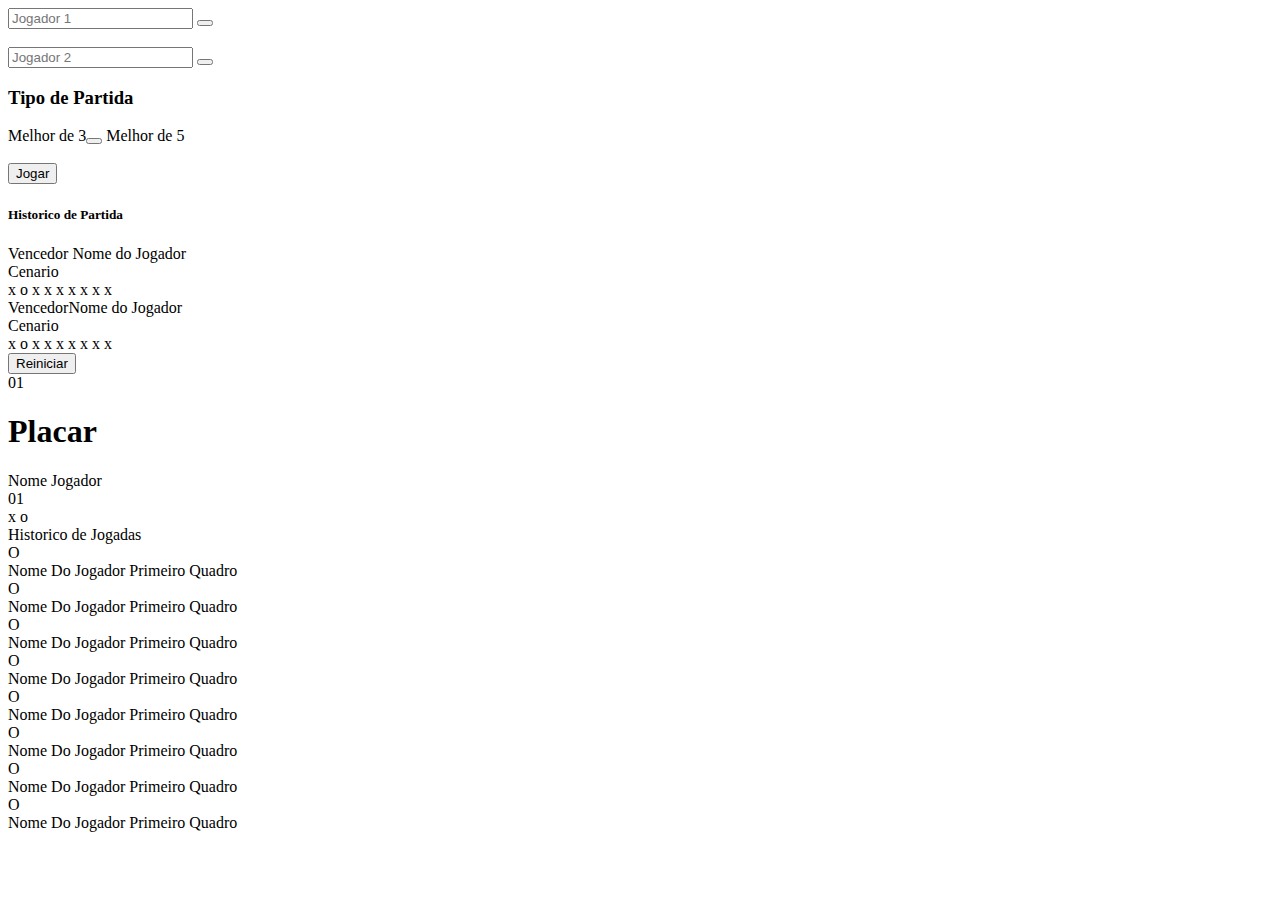
==== index.html @ c772b7ac "Add files via upload" ====
<!DOCTYPE html>
<html lang="pt">

<head>
    <meta charset="UTF-8">
    <meta name="viewport" content="width=device-width, initial-scale=1.0">
    <title>Jogo da Velha</title>
    <link rel="stylesheet" href="Styles/reset.css">
    <link rel="stylesheet" href="Styles/styles.css">

</head>

<body>
    <main>
        <Section class="box-esquerda">
            <div class="input-box">

                <div class="input-div">
                    <input class="input-player" type="text" placeholder="Jogador 1">
                    <button class='button-input'>
                        <div class='bolinha'></div>
                    </button>
                </div>
                <br>
                <div class="input-div">
                    <input class="input-player" type="text" placeholder="Jogador 2">
                    <button class='button-input'>
                        <div class='bolinha'></div>
                    </button>
                </div>
            </div>
            <h3 class="type-play">Tipo de Partida</h3>

            <div class="option-play">
                <span class="span-option">Melhor de 3<button class="button-option">
                        <div class="bolinha2"></div>
                    </button> Melhor de 5 </span>
            </div>
            <br>
            <button class='button-play'>Jogar</button>
            <h5 class="h5">Historico de Partida</h5>

            <div class="box-historico-player">
                <div class="historico-player">Vencedor <span>Nome do Jogador</span></div>
                <span class="span-cenario">Cenario</span>
                <div class="campo-cenario">
                    <span class="campo-historico">x</span>
                    <span class="campo-historico">o</span>
                    <span class="campo-historico">x</span>
                    <span class="campo-historico">x</span>
                    <span class="campo-historico">x</span>
                    <span class="campo-historico">x</span>
                    <span class="campo-historico">x</span>
                    <span class="campo-historico">x</span>
                    <span class="campo-historico">x</span>
                </div>
            </div>
            <div class="box-historico-player">
                <div class='historico-player'> Vencedor<span>Nome do Jogador</span></div>
                <span class="span-cenario">Cenario</span>
                <div class="campo-cenario">
                    <span class="campo-historico">x</span>
                    <span class="campo-historico">o</span>
                    <span class="campo-historico">x</span>
                    <span class="campo-historico">x</span>
                    <span class="campo-historico">x</span>
                    <span class="campo-historico">x</span>
                    <span class="campo-historico">x</span>
                    <span class="campo-historico">x</span>
                    <span class="campo-historico">x</span>
                </div>
            </div>
            <button class="button-reiniciar">Reiniciar</button>
        </Section>
        <section class="box-do-meio">

            <div class="placa-conteiner">
                <span class="placar-contador">01</span>
                <div class="Placar-titulo">
                    <h1 class="titulo">Placar</h1>
                    <span class="nome-jogador">Nome Jogador</span>
                </div>
                <span class="placar-contador">01</span>
            </div>

            <section class="campo-de-batalha">
                <span class="campo">x</span>
                <span class="campo">o</span>
                <span class="campo"></span>
                <span class="campo"></span>
                <span class="campo"></span>
                <span class="campo"></span>
                <span class="campo"></span>
                <span class="campo"></span>
                <span class="campo"></span>

            </section>





        </section>
        <section class="box-direira">
            <span class="historico-de-jogadas">Historico de Jogadas</span>
            <br>
            <div class="jogadas-box">

                <span class="span-xo">O</span>
                <div class="organizar">
                <span class='nome-do-jogador'>Nome Do Jogador</span>
                <span class="quadros">Primeiro Quadro</span>
            </div>
            </div>
            <div class="jogadas-box">

                <span class="span-xo">O</span>
                <div class="organizar">
                <span class='nome-do-jogador'>Nome Do Jogador</span>
                <span class="quadros">Primeiro Quadro</span>
            </div>
            </div>
            <div class="jogadas-box">

                <span class="span-xo">O</span>
                <div class="organizar">
                <span class='nome-do-jogador'>Nome Do Jogador</span>
                <span class="quadros">Primeiro Quadro</span>
            </div>
            </div>
            <div class="jogadas-box">

                <span class="span-xo">O</span>
                <div class="organizar">
                <span class='nome-do-jogador'>Nome Do Jogador</span>
                <span class="quadros">Primeiro Quadro</span>
            </div>
            </div>
            <div class="jogadas-box">

                <span class="span-xo">O</span>
                <div class="organizar">
                <span class='nome-do-jogador'>Nome Do Jogador</span>
                <span class="quadros">Primeiro Quadro</span>
            </div>
            </div>
            <div class="jogadas-box">

                <span class="span-xo">O</span>
                <div class="organizar">
                <span class='nome-do-jogador'>Nome Do Jogador</span>
                <span class="quadros">Primeiro Quadro</span>
            </div>
            </div>
            <div class="jogadas-box">

                <span class="span-xo">O</span>
                <div class="organizar">
                <span class='nome-do-jogador'>Nome Do Jogador</span>
                <span class="quadros">Primeiro Quadro</span>
            </div>
            </div>
            <div class="jogadas-box">

                <span class="span-xo">O</span>
                <div class="organizar">
                <span class='nome-do-jogador'>Nome Do Jogador</span>
                <span class="quadros">Primeiro Quadro</span>
            </div>
            </div>
            
            
        </section>
    </main>
    <script src="index.js"></script>
</body>

</html>
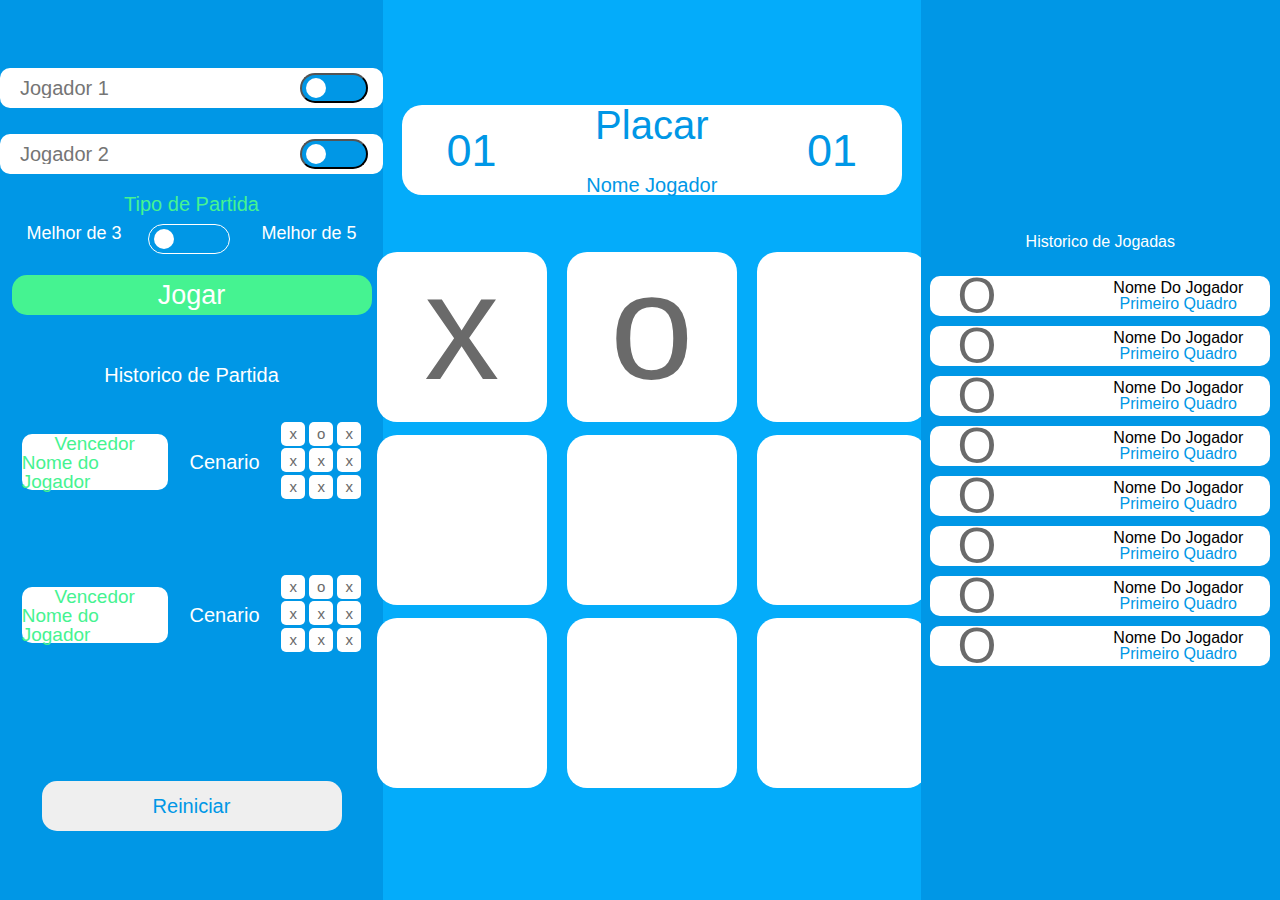
==== commit 34bc6142: "Add files via upload" ====
--- a/index.html
+++ b/index.html
@@ -5,8 +5,8 @@
     <meta charset="UTF-8">
     <meta name="viewport" content="width=device-width, initial-scale=1.0">
     <title>Jogo da Velha</title>
-    <link rel="stylesheet" href="Styles/reset.css">
-    <link rel="stylesheet" href="Styles/styles.css">
+    <link rel="stylesheet" href="reset.css">
+    <link rel="stylesheet" href="styles.css">
 
 </head>
 
--- a/styles.css
+++ b/styles.css
@@ -0,0 +1,314 @@
+*{
+    font-family:'Franklin Gothic Medium', 'Arial Narrow', Arial, sans-serif;
+}
+body{
+    width: 100vw;
+    height: 100vh;
+    display: flex;
+}
+main{
+    width: 100%;
+    height: 100%;
+    display: flex;
+}
+.box-esquerda{
+    height: 100%;
+    width: 30%;
+    background-color: #0097E6;
+    display: flex;
+    justify-content: center;
+    align-items: center;
+    flex-direction: column;
+    
+    }
+.input-box{
+   box-sizing: border-box
+}
+    .input-player{
+display: flex;
+width: 100%;
+height: 100%;
+border: none;
+outline: none;
+box-sizing: border-box;
+border-radius: 10px;
+font-size: 20px;
+padding:10px ;
+box-sizing: border-box
+
+}
+.input-div{
+display: flex;
+height: 40px;
+width: 383px;
+background-color: #FFFFFF;
+border-radius:10px ;
+justify-content: center;
+align-items: center;
+box-sizing: border-box;
+padding: 10px;
+margin-bottom: 10px;
+
+}
+.button-input{
+    display: flex;
+    width: 82px;
+    height: 30px;
+    border-radius:50px ;
+    background-color: #0097E6;
+    display: flex;
+  align-items: center;
+margin-right: 5px;
+cursor: pointer;
+outline: none;
+position: relative;
+}
+.button-input:hover .bolinha{
+    right: 6px;
+}
+
+.bolinha{
+    width: 20px;
+    height:20px;
+    color: #FFFFFF;
+  background-color: #FFFFFF;
+  border-radius: 50px;
+  padding: 5px;
+ position: absolute;
+ transition-duration: 300ms;
+ right: 40px;
+}
+.type-play{
+    font-size: 20px;
+    color: #45F391;
+    margin-top: 10px;
+
+}
+.option-play{
+    display: flex;
+    margin-top: 10px;
+    width: 100%;
+    justify-content: space-between;
+    flex-direction: column;
+    color: #FFFFFF;
+    font-size: 18px; 
+}
+.bolinha2{
+    width: 20px;
+    height:20px;
+    color: #FFFFFF;
+  background-color: #FFFFFF;
+  border-radius: 50px;
+  padding: 5px;
+ position: absolute;
+ transition-duration: 300ms;
+ right: 55px;
+}
+.button-option{
+    display: flex;
+    width: 82px;
+    height: 30px;
+    border-radius:50px ;
+    background-color: #0097E6;
+    display: flex;
+  align-items: center;
+margin-right: 5px;
+border: solid 1px #FFFFFF;
+cursor: pointer;
+outline: none;
+position: relative;
+
+}
+.button-option:hover .bolinha2{
+    right: 6px;
+}
+
+.span-option{
+    display: flex;
+    justify-content: space-evenly;
+    
+}
+.button-play{
+    cursor: pointer;
+    width: 360px;
+    height: 40px;
+    background-color: #45F391;
+    color: #FFFFFF;
+    border-radius: 15px;
+    border: none;
+    outline: none;
+    font-size: 27px;
+    margin-top: 5px;
+}.h5{
+    font-size: 20px;
+    color: #FFFFFF;
+    margin-top: 50px;
+}.box-historico-player{
+    height:17% ;
+    width: 100%;
+    display: flex;
+    justify-content: space-evenly;
+   
+   align-items: center;
+   
+   
+}
+.historico-player{
+    width: 146px;
+    height: 56px;
+    background-color: #FFFFFF;
+    display: flex;
+    color: #45F391;
+    flex-direction: column;
+    border-radius: 10px;
+    align-items: center;    
+    justify-content: space-evenly;
+    font-size:19px;
+
+}.span-cenario{
+   color: #FFFFFF;
+   font-size: 20px;
+}
+
+.button-reiniciar{
+    width: 300px;
+    height: 50px;
+    border: none;
+    outline: none;
+    border-radius: 15px;
+    font-size: 20px;
+    cursor: pointer;
+    color: #0097E6;
+    margin-top: 90px;
+    margin-bottom: 1px;
+}
+.box-do-meio{
+    height: 100%;
+width: 42%;
+background-color: #04acfa;
+display: flex;
+justify-content: center;
+align-items: center;
+flex-direction: column
+
+
+}
+.placa-box{
+    height: 20%;
+    width: 100%;
+   margin-bottom: 1000px;
+}
+.placa-conteiner{
+    height: 90px;
+    width: 500px;
+    background-color: #FFFFFF;
+display: flex;
+justify-content: space-around;
+align-items: center;
+border-radius: 20px;
+}
+
+.placar-contador{
+    font-size: 45px;
+    color: #0097E6;
+}
+.Placar-titulo{
+    display: flex;
+    justify-content: space-between;
+    align-items: center;
+    flex-direction: column;
+    
+}
+
+.titulo{
+    font-size: 40px;
+    color:#0097E6;
+margin-bottom: 10px;
+}
+.nome-jogador{
+    font-size: 20px;
+    color: #0097E6;
+    margin-top: 20px;
+
+}
+.campo-de-batalha{
+    width: 550px;
+    height: 550px;
+    display: flex;
+margin-top: 50px;
+flex-wrap: wrap;
+display: flex;
+justify-content: space-between;
+align-items: center;
+}
+
+.campo{
+   display: flex;
+   justify-content: center;
+   align-items: center;
+   width: 170px;
+   height: 170px;
+   background-color: #FFFFFF;
+   font-size: 150px;
+    border-radius: 20px;
+    padding-bottom: 20px;
+    color: #6A6A6A;
+}
+
+.campo-cenario{
+    display: flex;
+    width: 80px;
+    height: 80px;
+    flex-wrap: wrap;
+    justify-content: space-between;
+}
+.campo-historico{
+    display: flex;
+    width: 24px;
+    height: 24px;
+    background-color: #FFFFFF;
+    border-radius: 5px;
+    justify-content: center;
+    align-items: center;
+    font-size:15px ;
+    color: #6A6A6A;
+}
+.box-direira{
+   display: flex;
+    height: 100%;
+    width: 29%;
+    background-color: #0097E6;
+    justify-content: center;
+    align-items: center;
+    flex-direction: column;
+    
+}.historico-de-jogadas{
+    color: #FFFFFF;
+}
+.jogadas-box{
+    margin-top: 10px;
+    display: flex;
+    justify-content: space-evenly;
+    align-items: center;
+    width: 340px;
+    height: 40px;
+    background-color: #FFFFFF;
+    border-radius: 10px;
+    box-sizing: border-box;
+}
+.span-xo{
+font-size: 50px; 
+
+    color: #6A6A6A;
+margin-right: 90px;
+}
+.organizar{
+    display: flex;
+    flex-direction: column;
+    justify-content: center;
+    align-items: center;
+
+}.quadros{
+    color:#0097E6 ;
+}
+
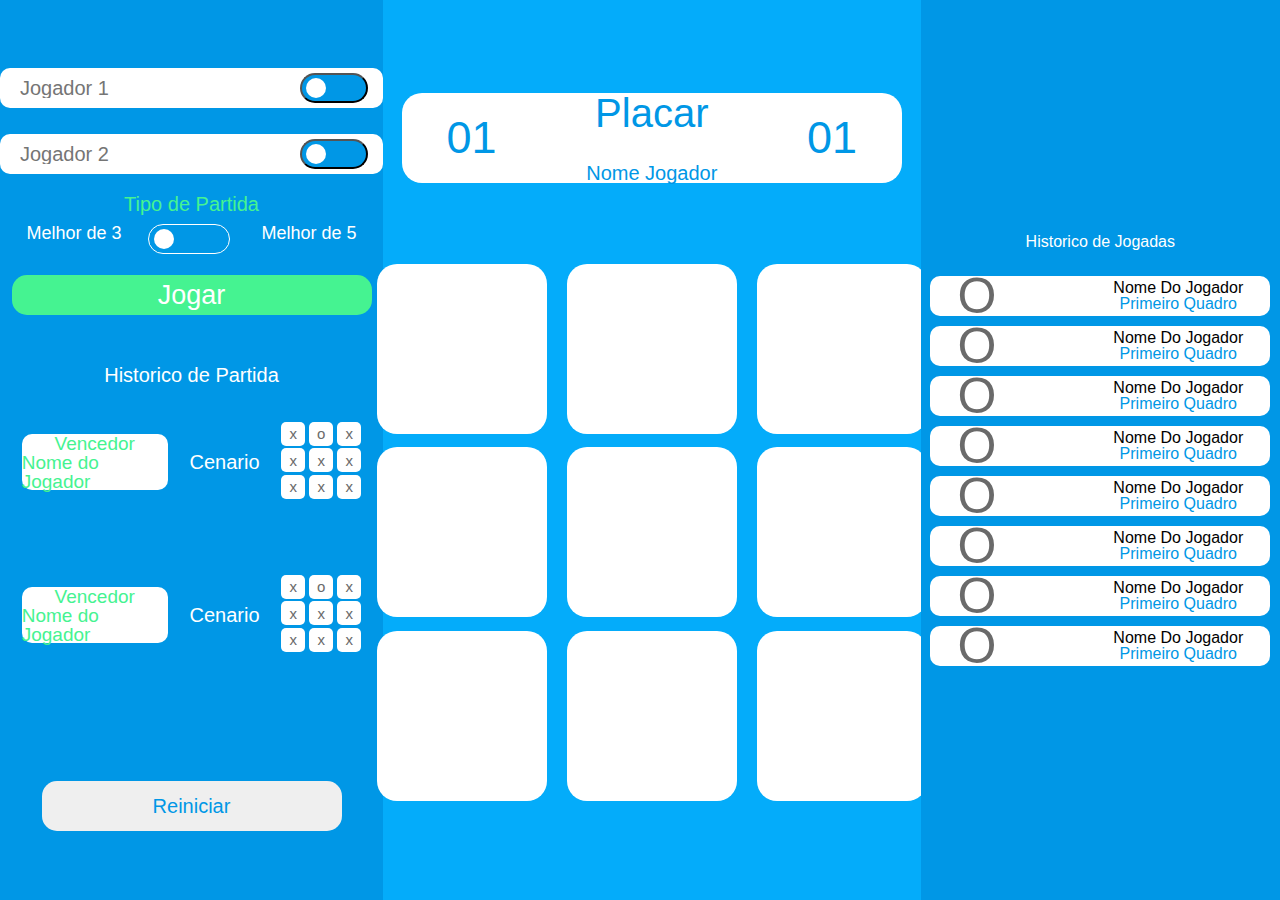
==== commit 9323b0de: "Add files via upload" ====
--- a/index.html
+++ b/index.html
@@ -84,15 +84,15 @@
             </div>
 
             <section class="campo-de-batalha">
-                <span class="campo">x</span>
-                <span class="campo">o</span>
-                <span class="campo"></span>
-                <span class="campo"></span>
-                <span class="campo"></span>
-                <span class="campo"></span>
-                <span class="campo"></span>
-                <span class="campo"></span>
-                <span class="campo"></span>
+                <span class="campo campo-0"></span>
+                <span class="campo campo-1"></span>
+                <span class="campo campo-2"></span>
+                <span class="campo campo-3"></span>
+                <span class="campo campo-4"></span>
+                <span class="campo campo-5"></span>
+                <span class="campo campo-6"></span>
+                <span class="campo campo-7"></span>
+                <span class="campo campo-8"></span>
 
             </section>
 
--- a/styles.css
+++ b/styles.css
@@ -34,7 +34,8 @@
 border-radius: 10px;
 font-size: 20px;
 padding:10px ;
-box-sizing: border-box
+box-sizing: border-box;
+
 
 }
 .input-div{
@@ -206,6 +207,7 @@
 justify-content: space-around;
 align-items: center;
 border-radius: 20px;
+margin-bottom: 25px;
 }
 
 .placar-contador{
@@ -251,8 +253,9 @@
    background-color: #FFFFFF;
    font-size: 150px;
     border-radius: 20px;
-    padding-bottom: 20px;
+    cursor: pointer;
     color: #6A6A6A;
+    
 }
 
 .campo-cenario{
@@ -276,7 +279,7 @@
 .box-direira{
    display: flex;
     height: 100%;
-    width: 29%;
+    width: 29.99%;
     background-color: #0097E6;
     justify-content: center;
     align-items: center;
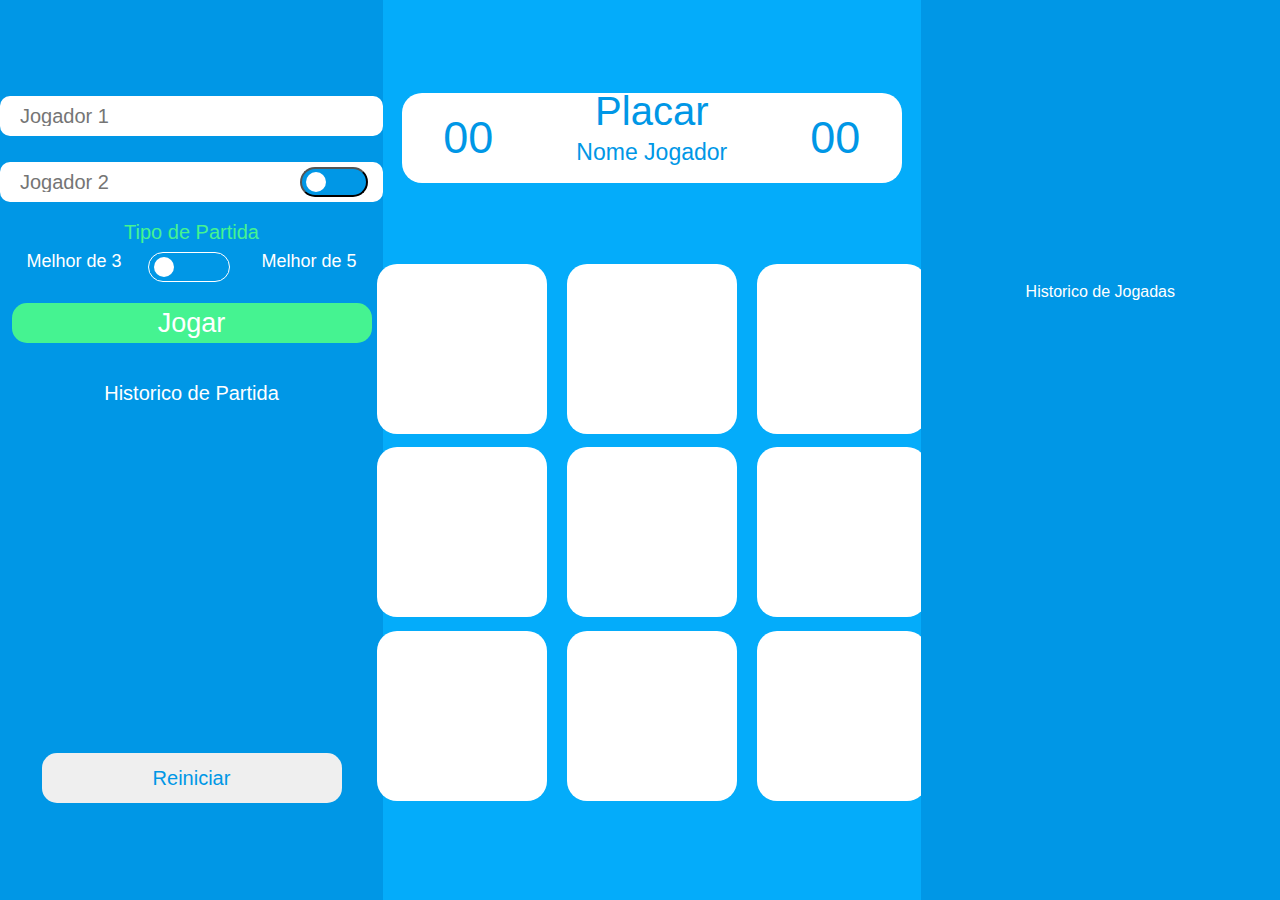
==== commit 2c7e43e9: "Add files via upload" ====
--- a/index.html
+++ b/index.html
@@ -16,15 +16,12 @@
             <div class="input-box">
 
                 <div class="input-div">
-                    <input class="input-player" type="text" placeholder="Jogador 1">
-                    <button class='button-input'>
-                        <div class='bolinha'></div>
-                    </button>
+                    <input class="input-player input-player1" type="text" placeholder="Jogador 1">
                 </div>
                 <br>
                 <div class="input-div">
-                    <input class="input-player" type="text" placeholder="Jogador 2">
-                    <button class='button-input'>
+                    <input class="input-player input-player2" type="text" placeholder="Jogador 2">
+                    <button class='button-input button-bot'>
                         <div class='bolinha'></div>
                     </button>
                 </div>
@@ -32,57 +29,30 @@
             <h3 class="type-play">Tipo de Partida</h3>
 
             <div class="option-play">
-                <span class="span-option">Melhor de 3<button class="button-option">
+                <span class="span-option">Melhor de 3<button class="button-option button-md">
                         <div class="bolinha2"></div>
                     </button> Melhor de 5 </span>
             </div>
             <br>
             <button class='button-play'>Jogar</button>
-            <h5 class="h5">Historico de Partida</h5>
+            <div class="h5-box">
+                <h5 class="h5">Historico de Partida</h5>
+            </div>
+            <section class="wrapper-historico-player">
 
-            <div class="box-historico-player">
-                <div class="historico-player">Vencedor <span>Nome do Jogador</span></div>
-                <span class="span-cenario">Cenario</span>
-                <div class="campo-cenario">
-                    <span class="campo-historico">x</span>
-                    <span class="campo-historico">o</span>
-                    <span class="campo-historico">x</span>
-                    <span class="campo-historico">x</span>
-                    <span class="campo-historico">x</span>
-                    <span class="campo-historico">x</span>
-                    <span class="campo-historico">x</span>
-                    <span class="campo-historico">x</span>
-                    <span class="campo-historico">x</span>
-                </div>
-            </div>
-            <div class="box-historico-player">
-                <div class='historico-player'> Vencedor<span>Nome do Jogador</span></div>
-                <span class="span-cenario">Cenario</span>
-                <div class="campo-cenario">
-                    <span class="campo-historico">x</span>
-                    <span class="campo-historico">o</span>
-                    <span class="campo-historico">x</span>
-                    <span class="campo-historico">x</span>
-                    <span class="campo-historico">x</span>
-                    <span class="campo-historico">x</span>
-                    <span class="campo-historico">x</span>
-                    <span class="campo-historico">x</span>
-                    <span class="campo-historico">x</span>
-                </div>
-            </div>
+            </section>
             <button class="button-reiniciar">Reiniciar</button>
         </Section>
         <section class="box-do-meio">
 
             <div class="placa-conteiner">
-                <span class="placar-contador">01</span>
+                <span class="placar-contador placar-contador1">00</span>
                 <div class="Placar-titulo">
                     <h1 class="titulo">Placar</h1>
                     <span class="nome-jogador">Nome Jogador</span>
                 </div>
-                <span class="placar-contador">01</span>
+                <span class="placar-contador placar-contador2">00</span>
             </div>
-
             <section class="campo-de-batalha">
                 <span class="campo campo-0"></span>
                 <span class="campo campo-1"></span>
@@ -95,81 +65,13 @@
                 <span class="campo campo-8"></span>
 
             </section>
-
-
-
-
-
         </section>
         <section class="box-direira">
             <span class="historico-de-jogadas">Historico de Jogadas</span>
             <br>
-            <div class="jogadas-box">
+            <div class="jogadas-wrapper">
 
-                <span class="span-xo">O</span>
-                <div class="organizar">
-                <span class='nome-do-jogador'>Nome Do Jogador</span>
-                <span class="quadros">Primeiro Quadro</span>
             </div>
-            </div>
-            <div class="jogadas-box">
-
-                <span class="span-xo">O</span>
-                <div class="organizar">
-                <span class='nome-do-jogador'>Nome Do Jogador</span>
-                <span class="quadros">Primeiro Quadro</span>
-            </div>
-            </div>
-            <div class="jogadas-box">
-
-                <span class="span-xo">O</span>
-                <div class="organizar">
-                <span class='nome-do-jogador'>Nome Do Jogador</span>
-                <span class="quadros">Primeiro Quadro</span>
-            </div>
-            </div>
-            <div class="jogadas-box">
-
-                <span class="span-xo">O</span>
-                <div class="organizar">
-                <span class='nome-do-jogador'>Nome Do Jogador</span>
-                <span class="quadros">Primeiro Quadro</span>
-            </div>
-            </div>
-            <div class="jogadas-box">
-
-                <span class="span-xo">O</span>
-                <div class="organizar">
-                <span class='nome-do-jogador'>Nome Do Jogador</span>
-                <span class="quadros">Primeiro Quadro</span>
-            </div>
-            </div>
-            <div class="jogadas-box">
-
-                <span class="span-xo">O</span>
-                <div class="organizar">
-                <span class='nome-do-jogador'>Nome Do Jogador</span>
-                <span class="quadros">Primeiro Quadro</span>
-            </div>
-            </div>
-            <div class="jogadas-box">
-
-                <span class="span-xo">O</span>
-                <div class="organizar">
-                <span class='nome-do-jogador'>Nome Do Jogador</span>
-                <span class="quadros">Primeiro Quadro</span>
-            </div>
-            </div>
-            <div class="jogadas-box">
-
-                <span class="span-xo">O</span>
-                <div class="organizar">
-                <span class='nome-do-jogador'>Nome Do Jogador</span>
-                <span class="quadros">Primeiro Quadro</span>
-            </div>
-            </div>
-            
-            
         </section>
     </main>
     <script src="index.js"></script>
--- a/styles.css
+++ b/styles.css
@@ -1,17 +1,21 @@
-*{
-    font-family:'Franklin Gothic Medium', 'Arial Narrow', Arial, sans-serif;
-}
-body{
+* {
+    font-family: 'Franklin Gothic Medium', 'Arial Narrow', Arial, sans-serif;
+}
+
+body {
     width: 100vw;
     height: 100vh;
     display: flex;
 }
-main{
-    width: 100%;
-    height: 100%;
-    display: flex;
-}
-.box-esquerda{
+
+main {
+    width: 100%;
+    height: 100%;
+    display: flex;
+    justify-content: center
+}
+
+.box-esquerda {
     height: 100%;
     width: 30%;
     background-color: #0097E6;
@@ -19,117 +23,122 @@
     justify-content: center;
     align-items: center;
     flex-direction: column;
-    
-    }
-.input-box{
-   box-sizing: border-box
-}
-    .input-player{
-display: flex;
-width: 100%;
-height: 100%;
-border: none;
-outline: none;
-box-sizing: border-box;
-border-radius: 10px;
-font-size: 20px;
-padding:10px ;
-box-sizing: border-box;
-
-
-}
-.input-div{
-display: flex;
-height: 40px;
-width: 383px;
-background-color: #FFFFFF;
-border-radius:10px ;
-justify-content: center;
-align-items: center;
-box-sizing: border-box;
-padding: 10px;
-margin-bottom: 10px;
-
-}
-.button-input{
+}
+
+.input-box {
+    box-sizing: border-box
+}
+
+.input-player {
+    display: flex;
+    width: 100%;
+    height: 100%;
+    border: none;
+    outline: none;
+    box-sizing: border-box;
+    border-radius: 10px;
+    font-size: 20px;
+    padding: 10px;
+    box-sizing: border-box;
+    color: #6A6A6A;
+}
+
+.input-div {
+    display: flex;
+    height: 40px;
+    width: 383px;
+    background-color: #FFFFFF;
+    border-radius: 10px;
+    justify-content: center;
+    align-items: center;
+    box-sizing: border-box;
+    padding: 10px;
+    margin-bottom: 10px;
+}
+
+.button-input {
     display: flex;
     width: 82px;
     height: 30px;
-    border-radius:50px ;
+    border-radius: 50px;
     background-color: #0097E6;
     display: flex;
-  align-items: center;
-margin-right: 5px;
-cursor: pointer;
-outline: none;
-position: relative;
-}
-.button-input:hover .bolinha{
+    align-items: center;
+    margin-right: 5px;
+    cursor: pointer;
+    outline: none;
+    position: relative;
+}
+
+.button-on .bolinha {
     right: 6px;
 }
 
-.bolinha{
+.bolinha {
     width: 20px;
-    height:20px;
-    color: #FFFFFF;
-  background-color: #FFFFFF;
-  border-radius: 50px;
-  padding: 5px;
- position: absolute;
- transition-duration: 300ms;
- right: 40px;
-}
-.type-play{
+    height: 20px;
+    color: #FFFFFF;
+    background-color: #FFFFFF;
+    border-radius: 50px;
+    padding: 5px;
+    position: absolute;
+    transition-duration: 300ms;
+    right: 40px;
+}
+
+.type-play {
     font-size: 20px;
     color: #45F391;
     margin-top: 10px;
-
-}
-.option-play{
+}
+
+.option-play {
     display: flex;
     margin-top: 10px;
     width: 100%;
     justify-content: space-between;
     flex-direction: column;
     color: #FFFFFF;
-    font-size: 18px; 
-}
-.bolinha2{
+    font-size: 18px;
+}
+
+.bolinha2 {
     width: 20px;
-    height:20px;
-    color: #FFFFFF;
-  background-color: #FFFFFF;
-  border-radius: 50px;
-  padding: 5px;
- position: absolute;
- transition-duration: 300ms;
- right: 55px;
-}
-.button-option{
+    height: 20px;
+    color: #FFFFFF;
+    background-color: #FFFFFF;
+    border-radius: 50px;
+    padding: 5px;
+    position: absolute;
+    transition-duration: 300ms;
+    right: 55px;
+}
+
+.button-option {
     display: flex;
     width: 82px;
     height: 30px;
-    border-radius:50px ;
+    border-radius: 50px;
     background-color: #0097E6;
     display: flex;
-  align-items: center;
-margin-right: 5px;
-border: solid 1px #FFFFFF;
-cursor: pointer;
-outline: none;
-position: relative;
-
-}
-.button-option:hover .bolinha2{
+    align-items: center;
+    margin-right: 5px;
+    border: solid 1px #FFFFFF;
+    cursor: pointer;
+    outline: none;
+    position: relative;
+}
+
+.button-md-on .bolinha2 {
     right: 6px;
 }
 
-.span-option{
+.span-option {
     display: flex;
     justify-content: space-evenly;
-    
-}
-.button-play{
+}
+
+.button-play {
     cursor: pointer;
     width: 360px;
     height: 40px;
@@ -140,21 +149,43 @@
     outline: none;
     font-size: 27px;
     margin-top: 5px;
-}.h5{
+}
+
+.h5 {
+    margin-top: 40px;
     font-size: 20px;
     color: #FFFFFF;
+}
+
+.h5-box {
+    display: flex;
+    justify-content: center;
+}
+
+.wrapper-historico-player {
     margin-top: 50px;
-}.box-historico-player{
-    height:17% ;
+    width: 100%;
+    overflow-y: auto;
+    display: flex;
+    height: 200px;
+    overflow-y: auto;
+    flex-direction: column;
+}
+
+.nome-vencedor-historico {
+    color: #6A6A6A;
+    font-size: 18px;
+}
+
+.box-historico-player {
     width: 100%;
     display: flex;
     justify-content: space-evenly;
-   
-   align-items: center;
-   
-   
-}
-.historico-player{
+    align-items: center;
+    margin-bottom: 10px;
+}
+
+.historico-player {
     width: 146px;
     height: 56px;
     background-color: #FFFFFF;
@@ -162,16 +193,18 @@
     color: #45F391;
     flex-direction: column;
     border-radius: 10px;
-    align-items: center;    
-    justify-content: space-evenly;
-    font-size:19px;
-
-}.span-cenario{
-   color: #FFFFFF;
-   font-size: 20px;
-}
-
-.button-reiniciar{
+    align-items: center;
+    justify-content: space-around;
+    font-size: 19px;
+    user-select: none;
+}
+
+.span-cenario {
+    color: #FFFFFF;
+    font-size: 20px;
+}
+
+.button-reiniciar {
     width: 300px;
     height: 50px;
     border: none;
@@ -180,92 +213,95 @@
     font-size: 20px;
     cursor: pointer;
     color: #0097E6;
-    margin-top: 90px;
+    margin-top: 100px;
     margin-bottom: 1px;
 }
-.box-do-meio{
-    height: 100%;
-width: 42%;
-background-color: #04acfa;
-display: flex;
-justify-content: center;
-align-items: center;
-flex-direction: column
-
-
-}
-.placa-box{
+
+.box-do-meio {
+    height: 100%;
+    width: 42%;
+    background-color: #04acfa;
+    display: flex;
+    justify-content: center;
+    align-items: center;
+    flex-direction: column
+}
+
+.placa-box {
     height: 20%;
     width: 100%;
-   margin-bottom: 1000px;
-}
-.placa-conteiner{
+    margin-bottom: 1000px;
+}
+
+.placa-conteiner {
     height: 90px;
     width: 500px;
     background-color: #FFFFFF;
-display: flex;
-justify-content: space-around;
-align-items: center;
-border-radius: 20px;
-margin-bottom: 25px;
-}
-
-.placar-contador{
+    display: flex;
+    justify-content: space-around;
+    align-items: center;
+    border-radius: 20px;
+    margin-bottom: 25px;
+}
+
+.placar-contador {
     font-size: 45px;
     color: #0097E6;
 }
-.Placar-titulo{
+
+.Placar-titulo {
     display: flex;
     justify-content: space-between;
     align-items: center;
     flex-direction: column;
-    
-}
-
-.titulo{
+}
+
+.titulo {
     font-size: 40px;
-    color:#0097E6;
-margin-bottom: 10px;
-}
-.nome-jogador{
-    font-size: 20px;
     color: #0097E6;
-    margin-top: 20px;
-
-}
-.campo-de-batalha{
+    margin-bottom: 10px;
+}
+
+.nome-jogador {
+    font-size: 23px;
+    color: #0097E6;
+    margin-bottom: 20px;
+}
+
+.campo-de-batalha {
     width: 550px;
     height: 550px;
     display: flex;
-margin-top: 50px;
-flex-wrap: wrap;
-display: flex;
-justify-content: space-between;
-align-items: center;
-}
-
-.campo{
-   display: flex;
-   justify-content: center;
-   align-items: center;
-   width: 170px;
-   height: 170px;
-   background-color: #FFFFFF;
-   font-size: 150px;
+    margin-top: 50px;
+    flex-wrap: wrap;
+    display: flex;
+    justify-content: space-between;
+    align-items: center;
+}
+
+.campo {
+    display: flex;
+    justify-content: center;
+    align-items: center;
+    width: 170px;
+    height: 170px;
+    background-color: #FFFFFF;
+    font-size: 150px;
     border-radius: 20px;
     cursor: pointer;
     color: #6A6A6A;
-    
-}
-
-.campo-cenario{
+    user-select: none;
+}
+
+.campo-cenario {
     display: flex;
     width: 80px;
     height: 80px;
     flex-wrap: wrap;
     justify-content: space-between;
 }
-.campo-historico{
+
+.campo-historico {
     display: flex;
     width: 24px;
     height: 24px;
@@ -273,22 +309,46 @@
     border-radius: 5px;
     justify-content: center;
     align-items: center;
-    font-size:15px ;
+    font-size: 15px;
     color: #6A6A6A;
 }
-.box-direira{
-   display: flex;
+
+.box-direira {
+    display: flex;
     height: 100%;
     width: 29.99%;
     background-color: #0097E6;
     justify-content: center;
     align-items: center;
     flex-direction: column;
-    
-}.historico-de-jogadas{
-    color: #FFFFFF;
-}
-.jogadas-box{
+}
+
+.historico-de-jogadas {
+    color: #FFFFFF;
+}
+
+::-webkit-scrollbar-track {
+    background-color: #F4F4F4;
+}
+
+::-webkit-scrollbar {
+    width: 6px;
+    background: #F4F4F4;
+}
+
+::-webkit-scrollbar-thumb {
+    background: #dad7d7;
+}
+
+.jogadas-wrapper {
+    overflow-y: auto;
+    display: flex;
+    flex-direction: column;
+    align-items: flex-start;
+    height: 300px;
+}
+
+.jogadas-box {
     margin-top: 10px;
     display: flex;
     justify-content: space-evenly;
@@ -298,20 +358,63 @@
     background-color: #FFFFFF;
     border-radius: 10px;
     box-sizing: border-box;
-}
-.span-xo{
-font-size: 50px; 
-
+    margin-bottom: 1px;
+}
+
+.span-xo {
+    font-size: 50px;
     color: #6A6A6A;
-margin-right: 90px;
-}
-.organizar{
-    display: flex;
-    flex-direction: column;
-    justify-content: center;
-    align-items: center;
-
-}.quadros{
-    color:#0097E6 ;
-}
-
+    margin-right: 90px;
+}
+
+.organizar {
+    display: flex;
+    flex-direction: column;
+    justify-content: center;
+    align-items: center;
+}
+
+.quadros {
+    color: #0097E6;
+}
+
+.modal-box {
+    width: 100%;
+    height: 100%;
+    background-color: transparent;
+    display: flex;
+    justify-content: center;
+    align-items: center;
+    flex-direction: column;
+    position: absolute;
+    left: 0;
+    top: 0;
+}
+
+.modal {
+    width: 240px;
+    height: 110px;
+    background-color: #0097E6;
+    border-radius: 10px;
+    display: flex;
+    justify-content: center;
+    align-items: center;
+    flex-direction: column;
+}
+
+.modal-texto {
+    margin-bottom: 10px;
+    font-size: 18px;
+}
+
+.modal-button {
+    width: 180px;
+    height: 25px;
+    margin-top: 5px;
+    border-radius: 15px;
+    border: none;
+    outline: none;
+    background-color: #45F391;
+    color: #FFFFFF;
+    font-size: 20px
+}